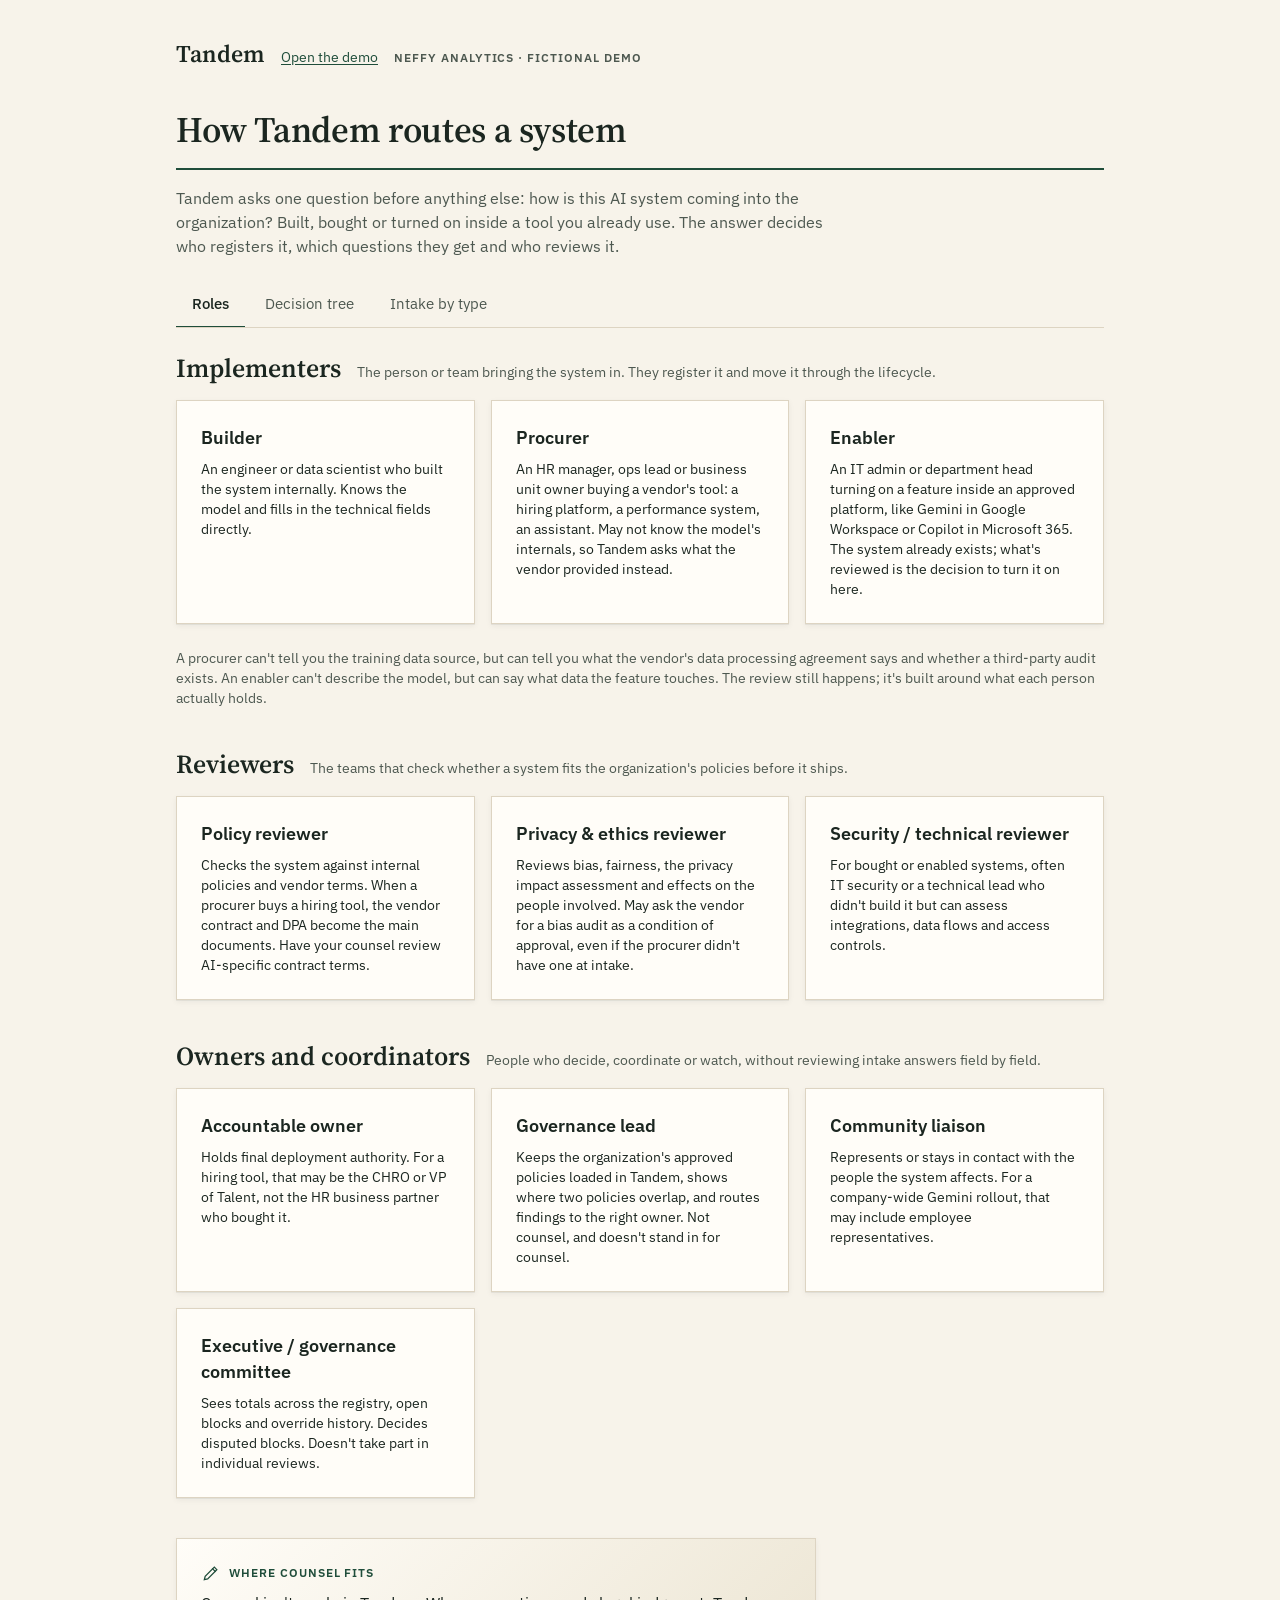
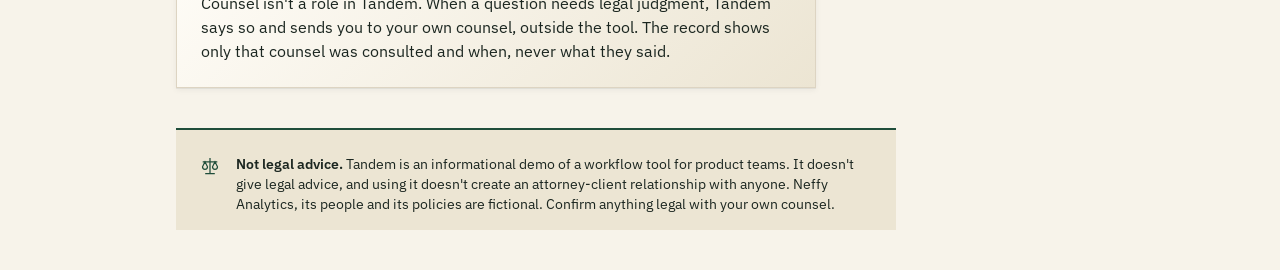
==== decision-tree.html @ b891fa28 "Reposition Tandem for product teams and publish on GitHub Pages - Remove the Counsel role; add a Gov" ====
<!DOCTYPE html>
<html lang="en">
<head>
<meta charset="UTF-8">
<meta name="viewport" content="width=device-width, initial-scale=1.0">
<title>Tandem Decision Tree</title>
<meta name="description" content="How Tandem routes an AI system by how it arrives: built, bought or enabled. Roles, decision tree and intake questions.">
<link rel="stylesheet" href="assets/intandem.css">
<style>
  [hidden] { display: none !important; }
  .page { max-width: 960px; margin: 0 auto; padding: var(--space-10) var(--space-4); }
  .topnav { display: flex; gap: var(--space-4); align-items: baseline; flex-wrap: wrap; margin-bottom: var(--space-10); }
  .wordmark { font-family: var(--font-display); font-weight: 600; font-size: 24px; line-height: 28px; color: var(--ink); text-decoration: none; }
  .intro { max-width: 680px; color: var(--ink-muted); margin-bottom: var(--space-6); }
  .tabs { display: flex; gap: var(--space-1); border-bottom: 1px solid var(--hairline); margin: var(--space-6) 0; overflow-x: auto; }
  .tab { font: inherit; font-size: 15px; cursor: pointer; background: transparent; border: 0; border-bottom: 2px solid transparent; color: var(--ink-muted); padding: 10px var(--space-4); white-space: nowrap; margin-bottom: -1px; }
  .tab:hover { color: var(--forest); }
  .tab[aria-selected="true"] { color: var(--ink); border-bottom-color: var(--forest); font-weight: 500; }
  .group { margin-bottom: var(--space-10); }
  .group-head { display: flex; gap: var(--space-4); align-items: baseline; margin-bottom: var(--space-4); flex-wrap: wrap; }
  .cards { display: grid; grid-template-columns: repeat(auto-fit, minmax(240px, 1fr)); gap: var(--space-4); }
  .card { background: var(--surface-raised); border: 1px solid var(--hairline); box-shadow: var(--shadow-soft); padding: var(--space-6); }
  .card h3 { margin-bottom: var(--space-2); }
  .tree { list-style: none; margin: 0; padding: 0; counter-reset: q; }
  .tree > li { position: relative; padding: 0 0 var(--space-6) var(--space-10); }
  .tree > li::before { counter-increment: q; content: counter(q); position: absolute; left: 0; top: 0; width: 28px; height: 28px; border-radius: var(--radius-round); background: var(--forest); color: var(--on-forest); display: grid; place-items: center; font-size: 13px; font-weight: 600; }
  .tree > li::after { content: ""; position: absolute; left: 13px; top: 32px; bottom: 4px; border-left: 1px solid var(--hairline); }
  .tree > li:last-child::after { display: none; }
  .tree-q { font-weight: 600; margin-bottom: var(--space-2); }
  .branches { display: flex; flex-direction: column; gap: var(--space-1); margin: 0; padding: 0; list-style: none; }
  .branches li { background: var(--surface-raised); border: 1px solid var(--hairline); padding: var(--space-2) var(--space-4); }
  .branches .arrow { color: var(--forest); font-weight: 600; }
  .type-switch { display: flex; gap: var(--space-2); flex-wrap: wrap; margin-bottom: var(--space-6); }
  .type-switch .it-btn[aria-pressed="true"] { background: var(--forest-tint); color: var(--ink); border-color: var(--forest); }
  .q-list { margin: 0; padding-left: var(--space-6); }
  .q-list li { padding: 2px 0; }
  .mt-6 { margin-top: var(--space-6); }
  @media (max-width: 560px) {
    .page { padding: var(--space-6) var(--space-4); }
    .display { font-size: 40px; line-height: 46px; }
    .tree > li { padding-left: 40px; }
  }
</style>
</head>
<body>
<div class="page">
  <nav class="topnav" aria-label="Site">
    <a class="wordmark" href="./">Tandem</a>
    <a class="body-small" href="./">Open the demo</a>
    <span class="label muted">Neffy Analytics · fictional demo</span>
  </nav>

  <h1 class="heading-1">How Tandem routes a system</h1>
  <div class="it-rule" style="margin:var(--space-4) 0"></div>
  <p class="body intro">Tandem asks one question before anything else: how is this AI system coming into the organization? Built, bought or turned on inside a tool you already use. The answer decides who registers it, which questions they get and who reviews it.</p>

  <div class="tabs" role="tablist" aria-label="Sections">
    <button type="button" class="tab" role="tab" id="t-roles" aria-controls="p-roles" aria-selected="true" onclick="showTab('roles')">Roles</button>
    <button type="button" class="tab" role="tab" id="t-tree" aria-controls="p-tree" aria-selected="false" onclick="showTab('tree')">Decision tree</button>
    <button type="button" class="tab" role="tab" id="t-intake" aria-controls="p-intake" aria-selected="false" onclick="showTab('intake')">Intake by type</button>
  </div>

  <section id="p-roles" role="tabpanel" aria-labelledby="t-roles">
    <div class="group">
      <div class="group-head"><h2 class="heading-2">Implementers</h2><p class="body-small muted">The person or team bringing the system in. They register it and move it through the lifecycle.</p></div>
      <div class="cards">
        <div class="card"><h3 class="heading-3">Builder</h3><p class="body-small">An engineer or data scientist who built the system internally. Knows the model and fills in the technical fields directly.</p></div>
        <div class="card"><h3 class="heading-3">Procurer</h3><p class="body-small">An HR manager, ops lead or business unit owner buying a vendor's tool: a hiring platform, a performance system, an assistant. May not know the model's internals, so Tandem asks what the vendor provided instead.</p></div>
        <div class="card"><h3 class="heading-3">Enabler</h3><p class="body-small">An IT admin or department head turning on a feature inside an approved platform, like Gemini in Google Workspace or Copilot in Microsoft 365. The system already exists; what's reviewed is the decision to turn it on here.</p></div>
      </div>
      <p class="body-small muted mt-6">A procurer can't tell you the training data source, but can tell you what the vendor's data processing agreement says and whether a third-party audit exists. An enabler can't describe the model, but can say what data the feature touches. The review still happens; it's built around what each person actually holds.</p>
    </div>

    <div class="group">
      <div class="group-head"><h2 class="heading-2">Reviewers</h2><p class="body-small muted">The teams that check whether a system fits the organization's policies before it ships.</p></div>
      <div class="cards">
        <div class="card"><h3 class="heading-3">Policy reviewer</h3><p class="body-small">Checks the system against internal policies and vendor terms. When a procurer buys a hiring tool, the vendor contract and DPA become the main documents. Have your counsel review AI-specific contract terms.</p></div>
        <div class="card"><h3 class="heading-3">Privacy & ethics reviewer</h3><p class="body-small">Reviews bias, fairness, the privacy impact assessment and effects on the people involved. May ask the vendor for a bias audit as a condition of approval, even if the procurer didn't have one at intake.</p></div>
        <div class="card"><h3 class="heading-3">Security / technical reviewer</h3><p class="body-small">For bought or enabled systems, often IT security or a technical lead who didn't build it but can assess integrations, data flows and access controls.</p></div>
      </div>
    </div>

    <div class="group">
      <div class="group-head"><h2 class="heading-2">Owners and coordinators</h2><p class="body-small muted">People who decide, coordinate or watch, without reviewing intake answers field by field.</p></div>
      <div class="cards">
        <div class="card"><h3 class="heading-3">Accountable owner</h3><p class="body-small">Holds final deployment authority. For a hiring tool, that may be the CHRO or VP of Talent, not the HR business partner who bought it.</p></div>
        <div class="card"><h3 class="heading-3">Governance lead</h3><p class="body-small">Keeps the organization's approved policies loaded in Tandem, shows where two policies overlap, and routes findings to the right owner. Not counsel, and doesn't stand in for counsel.</p></div>
        <div class="card"><h3 class="heading-3">Community liaison</h3><p class="body-small">Represents or stays in contact with the people the system affects. For a company-wide Gemini rollout, that may include employee representatives.</p></div>
        <div class="card"><h3 class="heading-3">Executive / governance committee</h3><p class="body-small">Sees totals across the registry, open blocks and override history. Decides disputed blocks. Doesn't take part in individual reviews.</p></div>
      </div>
    </div>

    <aside class="it-callout it-callout-note"><div class="it-callout-head"><svg viewBox="0 0 24 24" width="20" height="20" aria-hidden="true" class="it-callout-icon" fill="none" stroke="currentColor" stroke-width="1.5" stroke-linecap="square"><path d="M4 20l4-1 11-11-3-3L5 16z"/><path d="M14 7l3 3"/></svg><span class="label it-callout-label">Where counsel fits</span></div>
      <div class="body it-callout-body"><p>Counsel isn't a role in Tandem. When a question needs legal judgment, Tandem says so and sends you to your own counsel, outside the tool. The record shows only that counsel was consulted and when, never what they said.</p></div></aside>
  </section>

  <section id="p-tree" role="tabpanel" aria-labelledby="t-tree" hidden>
    <p class="body muted" style="margin-bottom:var(--space-6)">The tree branches on how the system arrives before anything else, because that decides what Tandem can ask and who it needs to involve.</p>
    <ol class="tree" id="tree"></ol>
  </section>

  <section id="p-intake" role="tabpanel" aria-labelledby="t-intake" hidden>
    <p class="body muted" style="margin-bottom:var(--space-4)">Pick a type to see how the intake changes. Same review, different questions, matched to what each person can actually know.</p>
    <div class="type-switch" role="group" aria-label="Implementer type">
      <button type="button" class="it-btn it-btn-secondary it-btn-md" aria-pressed="true" onclick="showIntake('builder', this)">Builder: internal AI team</button>
      <button type="button" class="it-btn it-btn-secondary it-btn-md" aria-pressed="false" onclick="showIntake('procurer', this)">Procurer: HR buying a hiring tool</button>
      <button type="button" class="it-btn it-btn-secondary it-btn-md" aria-pressed="false" onclick="showIntake('enabler', this)">Enabler: IT turning on Gemini</button>
    </div>
    <div class="cards" id="intake"></div>
  </section>

  <aside class="it-disclaimer it-site-footer"><svg viewBox="0 0 24 24" width="20" height="20" aria-hidden="true" class="it-disclaimer-icon" fill="none" stroke="currentColor" stroke-width="1.5" stroke-linecap="square"><path d="M12 3v18M7 21h10M4 7h16"/><path d="M6 7l-3 6a3 3 0 0 0 6 0zM18 7l-3 6a3 3 0 0 0 6 0z"/></svg>
    <p class="body-small it-disclaimer-text"><strong>Not legal advice.</strong> Tandem is an informational demo of a workflow tool for product teams. It doesn't give legal advice, and using it doesn't create an attorney-client relationship with anyone. Neffy Analytics, its people and its policies are fictional. Confirm anything legal with your own counsel.</p></aside>
</div>

<script>
function esc(s) { return String(s).replace(/[&<>"']/g, function (c) { return { '&': '&amp;', '<': '&lt;', '>': '&gt;', '"': '&quot;', "'": '&#39;' }[c]; }); }
function showTab(id) {
  ['roles', 'tree', 'intake'].forEach(function (k) {
    document.getElementById('p-' + k).hidden = k !== id;
    document.getElementById('t-' + k).setAttribute('aria-selected', k === id);
  });
}
var TREE = [
  { q: 'How is this system coming into the organization?', b: [['Built internally', 'Builder path'], ['Bought from a vendor', 'Procurer path'], ['Turned on inside a platform you already use', 'Enabler path']] },
  { q: 'Built internally: who is registering it?', b: [['The engineering or data science team', 'Builder'], ['A business unit with engineering support', 'Procurer and builder register together']] },
  { q: 'Bought: does a vendor bias audit exist?', b: [['Yes', 'Attach it to the record'], ['No', 'Privacy & ethics reviewer raises an advisory flag at intake'], ['Unknown', 'Procurement asks the vendor for it']] },
  { q: 'Enabled: which organizational data will it touch?', b: [['No organizational data', 'Lighter review path'], ['Employee data', 'Fuller review; HR and the privacy reviewer are notified'], ['Customer data', 'Full privacy impact assessment required']] },
  { q: 'Whatever the type: who is the accountable owner?', b: [['The business unit head who benefits from the system', ''], ['Not the implementer, but the person with deployment authority', ''], ['Assigned before the system can leave Registered', '']] }
];
document.getElementById('tree').innerHTML = TREE.map(function (n) {
  return '<li><p class="tree-q body">' + esc(n.q) + '</p><ul class="branches">' + n.b.map(function (b) {
    return '<li class="body-small">' + esc(b[0]) + (b[1] ? ' <span class="arrow" aria-hidden="true">→</span> <span class="muted">' + esc(b[1]) + '</span>' : '') + '</li>';
  }).join('') + '</ul></li>';
}).join('');

var INTAKE = {
  builder: [
    ['System identity', ['System name and version', 'Plain-language description of what it does and outputs', 'Model type: architecture, framework, training approach', 'Training data sources: origin, collection terms, date range', 'Who does the model make or influence decisions about?']],
    ['Decision authority', ['Is the output automated, or does a person review it first?', 'What happens when the model is wrong?', 'Who can stop the system in production?']],
    ['Data and privacy', ['Does training data include personal or sensitive data?', 'Has a privacy impact assessment been started?', 'Is there a written retention and deletion plan?']],
    ['Fairness', ['Has bias testing been run? Attach results.', 'Could the outcome variable stand in for a protected trait?', 'Have the affected people been consulted?']]
  ],
  procurer: [
    ['System identity', ['Vendor and product name', 'What the tool does in your organization', 'How your organization will use it', 'Who will the tool make or influence decisions about?']],
    ['What the vendor provided', ['A bias audit or fairness assessment? Attach it.', 'What does the vendor\'s data processing agreement cover?', 'Has the vendor disclosed training data sources?', 'Is there a published model card or system card?']],
    ['Decision authority', ['Is the output automated, or does a person review it first?', 'What does the vendor do when the tool produces a harmful output?', 'Who in your organization can suspend the tool?']],
    ['Data and privacy', ['Which organizational data will the vendor process?', 'Is employee, customer or applicant data involved?', 'What are the vendor\'s retention terms?']]
  ],
  enabler: [
    ['System identity', ['Platform and feature being turned on (e.g. Gemini in Google Workspace)', 'Which organizational data will the feature reach?', 'Which teams or roles get access?', 'Phased rollout or organization-wide?']],
    ['Data exposure', ['Will it process employee messages, documents or HR data?', 'Does turning it on send data to the vendor\'s training pipeline?', 'What do the vendor\'s terms say about AI features specifically?']],
    ['Decision authority', ['Who approved the rollout in the business unit?', 'Who is the accountable owner organization-wide?', 'How can an employee opt out or raise a concern?']],
    ['Risk settings', ['Default vendor settings or a custom configuration?', 'Have security and IT reviewed integration risks?', 'Counsel consulted on the vendor\'s AI terms? Yes or no, and the date.']]
  ]
};
function showIntake(type, btnEl) {
  document.querySelectorAll('.type-switch .it-btn').forEach(function (b) { b.setAttribute('aria-pressed', b === btnEl); });
  document.getElementById('intake').innerHTML = INTAKE[type].map(function (s) {
    return '<div class="card"><h3 class="label" style="color:var(--forest);margin-bottom:var(--space-2)">' + esc(s[0]) + '</h3><ul class="q-list body-small">' + s[1].map(function (q) { return '<li>' + esc(q) + '</li>'; }).join('') + '</ul></div>';
  }).join('');
}
showIntake('builder', document.querySelector('.type-switch .it-btn'));
</script>
</body>
</html>
---- assets/intandem.css ----
/* InTandem design system: tokens, type and component styles.
   Built from the InTandem system's tokens.json and components/bundle.css. */
@import url("https://fonts.googleapis.com/css2?family=Source+Serif+4:opsz,wght@8..60,600&family=IBM+Plex+Sans:wght@400;500;600&family=IBM+Plex+Mono:wght@400&display=swap");

:root {
  --surface: #f7f3ea;
  --surface-raised: #fffdf8;
  --vellum: #ece5d3;
  --ink: #1b2620;
  --ink-muted: #4d5850;
  --forest: #1f4d3a;
  --on-forest: #fffdf8;
  --forest-tint: #d3e2d7;
  --burgundy: #7a2433;
  --burgundy-tint: #efd8d8;
  --bronze: #b5894a;
  --bronze-deep: #76561f;
  --bronze-tint: #f0e3c6;
  --stone: #e3e1d9;
  --hairline: #ddd4c2;
  --border: #857c6b;

  --font-display: "Source Serif 4", "Source Serif Pro", Georgia, serif;
  --font-sans: "IBM Plex Sans", "Helvetica Neue", Arial, system-ui, sans-serif;
  --font-mono: "IBM Plex Mono", ui-monospace, Menlo, Consolas, monospace;

  --space-1: 4px;
  --space-2: 8px;
  --space-4: 16px;
  --space-6: 24px;
  --space-10: 40px;

  --radius-sm: 0px;
  --radius-md: 0px;
  --radius-round: 999px;

  --shadow-soft: 0 1px 0 rgba(27, 38, 32, 0.06), 0 2px 6px rgba(27, 38, 32, 0.06);
  --shadow-lifted: 0 1px 2px rgba(27, 38, 32, 0.08), 0 8px 20px rgba(31, 77, 58, 0.12);
  --shadow-seal: 0 0 0 1px rgba(181, 137, 74, 0.55), 0 6px 18px rgba(31, 77, 58, 0.14);
  color-scheme: light;
}

*, *::before, *::after { box-sizing: border-box; }
html { -webkit-text-size-adjust: 100%; }
body { background: var(--surface); color: var(--ink); font-family: var(--font-sans); margin: 0; font-size: 16px; line-height: 24px; }
a { color: var(--forest); text-underline-offset: 2px; }
a:focus-visible, button:focus-visible, input:focus-visible, select:focus-visible, textarea:focus-visible, [tabindex]:focus-visible { outline: 2px solid var(--forest); outline-offset: 2px; }

/* Type styles */
.display { font-family: var(--font-display); font-size: 52px; line-height: 58px; font-weight: 600; letter-spacing: -0.015em; }
.heading-1 { font-family: var(--font-display); font-size: 36px; line-height: 44px; font-weight: 600; letter-spacing: -0.01em; }
.heading-2 { font-family: var(--font-display); font-size: 26px; line-height: 32px; font-weight: 600; }
.heading-3 { font-family: var(--font-sans); font-size: 18px; line-height: 26px; font-weight: 600; }
.body { font-size: 16px; line-height: 24px; font-weight: 400; }
.body-small { font-size: 14px; line-height: 20px; font-weight: 400; }
.label { font-size: 12px; line-height: 16px; font-weight: 600; letter-spacing: 0.08em; text-transform: uppercase; }
.code { font-family: var(--font-mono); font-size: 13px; line-height: 20px; font-weight: 400; }
.muted { color: var(--ink-muted); }
h1, h2, h3, p { margin: 0; }

/* Double rule: the signature, once per view */
.it-rule { height: 0; border-top: 2px solid var(--forest); box-shadow: 0 3px 0 -2px var(--surface), 0 4px 0 -2px var(--hairline); margin: 0; }

/* Button */
.it-btn {
  font-family: var(--font-sans); font-weight: 500;
  border: 1px solid transparent; border-radius: var(--radius-sm); cursor: pointer;
  display: inline-flex; align-items: center; gap: var(--space-2);
  box-shadow: var(--shadow-soft);
  transition: box-shadow .16s ease, background-color .16s ease;
}
.it-btn-md { font-size: 15px; line-height: 24px; padding: 9px 20px; }
.it-btn-sm { font-size: 12px; line-height: 16px; padding: 7px 14px; font-weight: 600; letter-spacing: .08em; text-transform: uppercase; }
.it-btn:hover:not(:disabled) { box-shadow: var(--shadow-lifted); }
.it-btn:focus-visible { outline: 2px solid var(--forest); outline-offset: 2px; }
.it-btn:disabled { cursor: not-allowed; opacity: .5; box-shadow: none; }
.it-btn-primary { background: var(--forest); color: var(--on-forest); box-shadow: inset 0 1px 0 rgba(255, 253, 248, .2), var(--shadow-soft); }
.it-btn-primary:hover:not(:disabled) { box-shadow: inset 0 1px 0 rgba(255, 253, 248, .2), var(--shadow-lifted); }
.it-btn-secondary { background: var(--surface-raised); color: var(--forest); border-color: var(--border); }
.it-btn-secondary:hover:not(:disabled) { background: var(--surface); }
.it-btn-destructive { background: var(--burgundy); color: var(--on-forest); box-shadow: inset 0 1px 0 rgba(255, 253, 248, .18), var(--shadow-soft); }

/* ClauseCallout */
.it-callout { border-radius: var(--radius-md); padding: var(--space-6); box-shadow: var(--shadow-soft); max-width: 640px; border: 1px solid var(--hairline); }
.it-callout-head { display: flex; align-items: center; gap: var(--space-2); margin-bottom: var(--space-2); flex-wrap: wrap; }
.it-callout-ref { font-family: var(--font-mono); font-size: 12px; letter-spacing: 0; text-transform: none; font-weight: 400; color: var(--ink-muted); }
.it-callout-title { margin: 0 0 var(--space-2); color: var(--ink); }
.it-callout-body { color: var(--ink); }
.it-callout-body p { margin: 0 0 var(--space-4); }
.it-callout-body p:last-child { margin-bottom: 0; }
.it-callout-note { background: linear-gradient(135deg, var(--surface-raised) 0%, var(--vellum) 100%); }
.it-callout-note .it-callout-icon, .it-callout-note .it-callout-label { color: var(--forest); }
.it-callout-warning { background: linear-gradient(135deg, var(--burgundy-tint) 0%, var(--surface-raised) 100%); border-color: var(--burgundy-tint); }
.it-callout-warning .it-callout-icon, .it-callout-warning .it-callout-label { color: var(--burgundy); }
.it-callout-featured { background: var(--surface-raised); box-shadow: var(--shadow-seal); border-color: transparent; }
.it-callout-featured .it-callout-icon, .it-callout-featured .it-callout-label { color: var(--bronze-deep); }

/* Disclaimer */
.it-disclaimer {
  display: flex; gap: var(--space-4); align-items: flex-start;
  padding: var(--space-4) var(--space-6); border-radius: var(--radius-md);
  background: var(--vellum); border-top: 2px solid var(--forest); max-width: 720px;
}
.it-disclaimer-icon { flex: none; color: var(--forest); margin-top: 2px; }
.it-disclaimer-text { margin: 0; color: var(--ink); }
.it-disclaimer-text strong { font-weight: 600; }

/* AsOfStamp */
.it-asof {
  display: inline-flex; align-items: center; gap: var(--space-2); margin: 0; flex-wrap: wrap;
  padding: 6px 12px; border-radius: var(--radius-sm);
  background: var(--surface-raised); border: 1px solid var(--hairline);
  color: var(--ink-muted); text-transform: uppercase;
}
.it-asof-icon { color: var(--bronze-deep); flex: none; }
.it-asof time { color: var(--ink); }
.it-asof-source { text-transform: none; letter-spacing: 0; font-weight: 400; font-size: 13px; }

/* StatusTag */
.it-tag { display: inline-flex; align-items: center; gap: 6px; flex: none; padding: 3px 8px; border-radius: var(--radius-sm); color: var(--ink); text-transform: uppercase; white-space: nowrap; }
.it-tag-pass { background: var(--forest-tint); }
.it-tag-fail { background: var(--burgundy-tint); }
.it-tag-review { background: var(--bronze-tint); }
.it-tag-neutral { background: var(--stone); color: var(--ink-muted); }
.it-tag-pass .it-tag-icon { color: var(--forest); }
.it-tag-fail .it-tag-icon { color: var(--burgundy); }
.it-tag-review .it-tag-icon { color: var(--bronze-deep); }
.it-tag-icon { stroke-width: 2.25; }

/* SearchField */
.it-search {
  display: flex; align-items: center; gap: var(--space-2); flex: 1 1 240px; min-width: 0;
  background: var(--surface-raised); border: 1px solid var(--border); border-radius: var(--radius-sm);
  padding: 9px 12px; transition: box-shadow .16s ease;
}
.it-search:focus-within { outline: 2px solid var(--forest); outline-offset: 2px; box-shadow: var(--shadow-soft); }
.it-search-icon { flex: none; color: var(--ink-muted); }
.it-search-input { border: 0; outline: none; background: transparent; width: 100%; min-width: 0; font-family: var(--font-sans); font-size: 15px; line-height: 22px; color: var(--ink); }
.it-search-input::placeholder { color: var(--ink-muted); }

/* FilterSelect */
.it-select { position: relative; display: inline-flex; min-width: 0; }
.it-select-input {
  appearance: none; -webkit-appearance: none; cursor: pointer; min-width: 0; max-width: 100%;
  background: var(--surface-raised); color: var(--ink); border: 1px solid var(--border);
  border-radius: var(--radius-sm); padding: 9px 36px 9px 12px; font-family: var(--font-sans); font-size: 15px; line-height: 22px;
}
.it-select-input:hover { box-shadow: var(--shadow-soft); }
.it-select-input:focus-visible { outline: 2px solid var(--forest); outline-offset: 2px; }
.it-select-icon { position: absolute; right: 12px; top: 50%; transform: translateY(-50%); color: var(--ink-muted); pointer-events: none; }

/* RecordCard */
.it-rec { background: var(--surface-raised); border-radius: var(--radius-md); border: 1px solid var(--hairline); box-shadow: var(--shadow-soft); overflow: hidden; transition: box-shadow .16s ease; }
.it-rec[open] { box-shadow: var(--shadow-lifted); }
.it-rec-summary { list-style: none; cursor: pointer; display: flex; align-items: center; gap: 12px; padding: var(--space-4) var(--space-6); }
.it-rec-summary::-webkit-details-marker { display: none; }
.it-rec-summary:hover { background: linear-gradient(135deg, var(--surface-raised) 0%, var(--vellum) 100%); }
.it-rec-summary:focus-visible { outline: 2px solid var(--forest); outline-offset: -2px; }
.it-rec-chevron { flex: none; color: var(--ink-muted); transition: transform .16s ease; }
.it-rec[open] .it-rec-chevron { transform: rotate(90deg); }
.it-rec-name { font-family: var(--font-display); font-weight: 600; font-size: 21px; line-height: 28px; color: var(--ink); min-width: 0; }
.it-rec-ref { margin-left: auto; text-align: right; color: var(--ink-muted); min-width: 0; font-family: var(--font-mono); font-size: 13px; line-height: 20px; }
.it-rec-fields { margin: 0; padding: 0 var(--space-6) var(--space-4); border-top: 1px solid var(--hairline); }
.it-rec-field { padding: var(--space-4) 0; border-bottom: 1px solid var(--hairline); display: grid; grid-template-columns: 180px 1fr; gap: var(--space-4); }
.it-rec-field:last-child { border-bottom: 0; }
.it-rec-label { color: var(--forest); text-transform: uppercase; margin: 2px 0 0; }
.it-rec-value { margin: 0; color: var(--ink); min-width: 0; }
.it-rec-none { color: var(--ink-muted); font-style: italic; }
.it-mark { background: var(--bronze-tint); color: var(--ink); border-radius: 0; padding: 0 2px; }
@media (max-width: 560px) {
  .it-rec-summary { flex-wrap: wrap; padding: var(--space-4); }
  .it-rec-name { font-size: 18px; line-height: 24px; flex: 1 1 calc(100% - 40px); }
  .it-rec-ref { margin-left: 28px; text-align: left; flex-basis: 100%; }
  .it-rec-summary .it-tag { margin-left: 28px; }
  .it-rec-fields { padding: 0 var(--space-4) var(--space-4); }
  .it-rec-field { grid-template-columns: 1fr; gap: var(--space-1); }
}

/* Page furniture shared by Tandem pages */
.it-page-head { display: flex; flex-direction: column; gap: var(--space-2); margin-bottom: var(--space-6); }
.it-page-head .it-rule { margin: var(--space-2) 0 var(--space-2); }
.it-toolbar { display: flex; flex-wrap: wrap; gap: var(--space-2); align-items: center; margin: var(--space-6) 0 var(--space-4); }
.it-toolbar .it-count { margin-left: auto; color: var(--ink-muted); }
.it-list { display: flex; flex-direction: column; gap: var(--space-4); }
.it-card { background: var(--surface-raised); border: 1px solid var(--hairline); box-shadow: var(--shadow-soft); padding: var(--space-6); }
.it-section-title { margin-bottom: var(--space-4); }
.it-site-footer { margin-top: var(--space-10); padding-top: var(--space-6); }
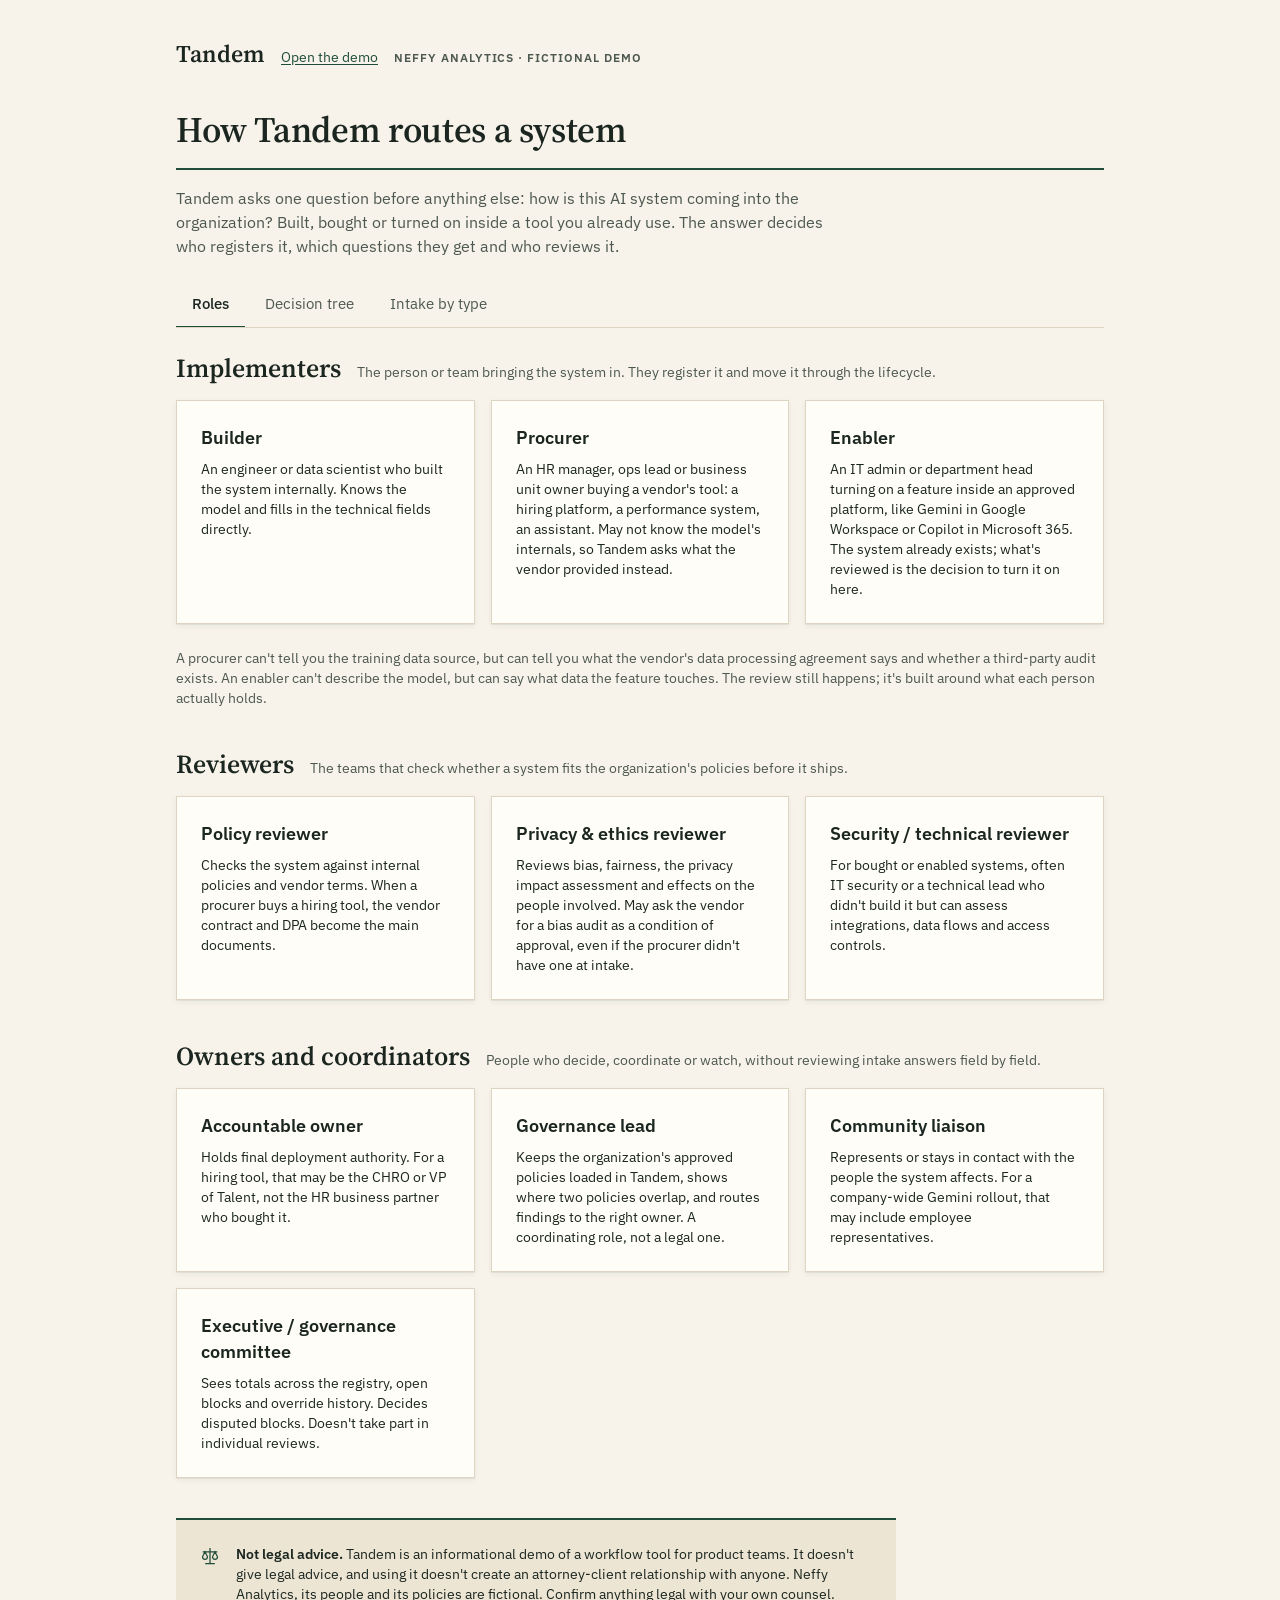
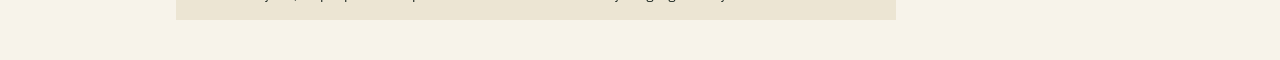
==== commit 1c735932: "Leave the decision to involve counsel to internal procedures Replace the "Needs counsel" status with" ====
--- a/decision-tree.html
+++ b/decision-tree.html
@@ -21,15 +21,44 @@
   .cards { display: grid; grid-template-columns: repeat(auto-fit, minmax(240px, 1fr)); gap: var(--space-4); }
   .card { background: var(--surface-raised); border: 1px solid var(--hairline); box-shadow: var(--shadow-soft); padding: var(--space-6); }
   .card h3 { margin-bottom: var(--space-2); }
-  .tree { list-style: none; margin: 0; padding: 0; counter-reset: q; }
-  .tree > li { position: relative; padding: 0 0 var(--space-6) var(--space-10); }
-  .tree > li::before { counter-increment: q; content: counter(q); position: absolute; left: 0; top: 0; width: 28px; height: 28px; border-radius: var(--radius-round); background: var(--forest); color: var(--on-forest); display: grid; place-items: center; font-size: 13px; font-weight: 600; }
-  .tree > li::after { content: ""; position: absolute; left: 13px; top: 32px; bottom: 4px; border-left: 1px solid var(--hairline); }
-  .tree > li:last-child::after { display: none; }
-  .tree-q { font-weight: 600; margin-bottom: var(--space-2); }
-  .branches { display: flex; flex-direction: column; gap: var(--space-1); margin: 0; padding: 0; list-style: none; }
-  .branches li { background: var(--surface-raised); border: 1px solid var(--hairline); padding: var(--space-2) var(--space-4); }
-  .branches .arrow { color: var(--forest); font-weight: 600; }
+  /* Branching decision tree */
+  .dtree { --line: var(--border); display: flex; flex-direction: column; align-items: center; }
+  .dnode { background: var(--surface-raised); border: 1px solid var(--hairline); box-shadow: var(--shadow-soft); padding: var(--space-4) var(--space-6); width: 100%; position: relative; }
+  .dnode-q { font-weight: 600; }
+  .dnode .label { color: var(--forest); display: block; margin-bottom: var(--space-1); }
+  .droot { max-width: 520px; text-align: center; border-top: 2px solid var(--forest); }
+  .dend { max-width: 520px; text-align: center; background: var(--forest); color: var(--on-forest); border-color: var(--forest); }
+  .dend .label { color: var(--forest-tint); }
+  .dstem { width: 0; height: 28px; border-left: 1px solid var(--line); }
+  .dcols { display: grid; grid-template-columns: repeat(3, minmax(0, 1fr)); gap: var(--space-4); width: 100%; position: relative; padding: 28px 0; }
+  .dcols::before, .dcols::after { content: ""; position: absolute; left: calc((100% - 2 * var(--space-4)) / 6); right: calc((100% - 2 * var(--space-4)) / 6); border-top: 1px solid var(--line); }
+  .dcols::before { top: 0; }
+  .dcols::after { bottom: 0; }
+  .dcol { display: flex; flex-direction: column; align-items: stretch; position: relative; }
+  .dcol::before, .dcol::after { content: ""; position: absolute; left: 50%; height: 28px; border-left: 1px solid var(--line); }
+  .dcol::before { top: -28px; }
+  .dcol::after { bottom: -28px; }
+  .dedge { align-self: center; padding: 4px 10px; background: var(--vellum); border: 1px solid var(--hairline); margin-bottom: var(--space-2); text-align: center; }
+  .dcol .dnode { flex: 1; }
+  .douts { list-style: none; margin: var(--space-4) 0 0; padding: 0; display: flex; flex-direction: column; gap: var(--space-2); }
+  .douts li { border-top: 1px solid var(--hairline); padding-top: var(--space-2); }
+  .douts .ans { font-weight: 600; display: block; }
+  .douts .res { color: var(--ink-muted); }
+  .douts .res::before { content: "→ "; color: var(--forest); font-weight: 600; }
+  .dlegend { margin-top: var(--space-6); color: var(--ink-muted); text-align: center; }
+  @media (max-width: 760px) {
+    .dcols { grid-template-columns: 1fr; padding: 0; gap: 0; }
+    .dcols::before, .dcols::after { display: none; }
+    .dcol { padding: 28px 0 0 var(--space-6); border-left: 1px solid var(--line); margin-left: 12px; }
+    .dcol:last-child { padding-bottom: 28px; }
+    .dcol::before { top: 42px; left: 0; width: var(--space-6); height: 0; border-left: 0; border-top: 1px solid var(--line); }
+    .dcol::after { display: none; }
+    .dedge { align-self: flex-start; }
+    .dstem.mid { display: none; }
+    .dtree { align-items: stretch; }
+    .dstem { align-self: flex-start; margin-left: 12px; }
+    .dcols + .dnode { margin-top: 0; }
+  }
   .type-switch { display: flex; gap: var(--space-2); flex-wrap: wrap; margin-bottom: var(--space-6); }
   .type-switch .it-btn[aria-pressed="true"] { background: var(--forest-tint); color: var(--ink); border-color: var(--forest); }
   .q-list { margin: 0; padding-left: var(--space-6); }
@@ -38,7 +67,6 @@
   @media (max-width: 560px) {
     .page { padding: var(--space-6) var(--space-4); }
     .display { font-size: 40px; line-height: 46px; }
-    .tree > li { padding-left: 40px; }
   }
 </style>
 </head>
@@ -74,7 +102,7 @@
     <div class="group">
       <div class="group-head"><h2 class="heading-2">Reviewers</h2><p class="body-small muted">The teams that check whether a system fits the organization's policies before it ships.</p></div>
       <div class="cards">
-        <div class="card"><h3 class="heading-3">Policy reviewer</h3><p class="body-small">Checks the system against internal policies and vendor terms. When a procurer buys a hiring tool, the vendor contract and DPA become the main documents. Have your counsel review AI-specific contract terms.</p></div>
+        <div class="card"><h3 class="heading-3">Policy reviewer</h3><p class="body-small">Checks the system against internal policies and vendor terms. When a procurer buys a hiring tool, the vendor contract and DPA become the main documents.</p></div>
         <div class="card"><h3 class="heading-3">Privacy & ethics reviewer</h3><p class="body-small">Reviews bias, fairness, the privacy impact assessment and effects on the people involved. May ask the vendor for a bias audit as a condition of approval, even if the procurer didn't have one at intake.</p></div>
         <div class="card"><h3 class="heading-3">Security / technical reviewer</h3><p class="body-small">For bought or enabled systems, often IT security or a technical lead who didn't build it but can assess integrations, data flows and access controls.</p></div>
       </div>
@@ -84,19 +112,17 @@
       <div class="group-head"><h2 class="heading-2">Owners and coordinators</h2><p class="body-small muted">People who decide, coordinate or watch, without reviewing intake answers field by field.</p></div>
       <div class="cards">
         <div class="card"><h3 class="heading-3">Accountable owner</h3><p class="body-small">Holds final deployment authority. For a hiring tool, that may be the CHRO or VP of Talent, not the HR business partner who bought it.</p></div>
-        <div class="card"><h3 class="heading-3">Governance lead</h3><p class="body-small">Keeps the organization's approved policies loaded in Tandem, shows where two policies overlap, and routes findings to the right owner. Not counsel, and doesn't stand in for counsel.</p></div>
+        <div class="card"><h3 class="heading-3">Governance lead</h3><p class="body-small">Keeps the organization's approved policies loaded in Tandem, shows where two policies overlap, and routes findings to the right owner. A coordinating role, not a legal one.</p></div>
         <div class="card"><h3 class="heading-3">Community liaison</h3><p class="body-small">Represents or stays in contact with the people the system affects. For a company-wide Gemini rollout, that may include employee representatives.</p></div>
         <div class="card"><h3 class="heading-3">Executive / governance committee</h3><p class="body-small">Sees totals across the registry, open blocks and override history. Decides disputed blocks. Doesn't take part in individual reviews.</p></div>
       </div>
     </div>
 
-    <aside class="it-callout it-callout-note"><div class="it-callout-head"><svg viewBox="0 0 24 24" width="20" height="20" aria-hidden="true" class="it-callout-icon" fill="none" stroke="currentColor" stroke-width="1.5" stroke-linecap="square"><path d="M4 20l4-1 11-11-3-3L5 16z"/><path d="M14 7l3 3"/></svg><span class="label it-callout-label">Where counsel fits</span></div>
-      <div class="body it-callout-body"><p>Counsel isn't a role in Tandem. When a question needs legal judgment, Tandem says so and sends you to your own counsel, outside the tool. The record shows only that counsel was consulted and when, never what they said.</p></div></aside>
   </section>
 
   <section id="p-tree" role="tabpanel" aria-labelledby="t-tree" hidden>
     <p class="body muted" style="margin-bottom:var(--space-6)">The tree branches on how the system arrives before anything else, because that decides what Tandem can ask and who it needs to involve.</p>
-    <ol class="tree" id="tree"></ol>
+    <div class="dtree" id="tree" role="group" aria-label="Decision tree"></div>
   </section>
 
   <section id="p-intake" role="tabpanel" aria-labelledby="t-intake" hidden>
@@ -121,18 +147,29 @@
     document.getElementById('t-' + k).setAttribute('aria-selected', k === id);
   });
 }
-var TREE = [
-  { q: 'How is this system coming into the organization?', b: [['Built internally', 'Builder path'], ['Bought from a vendor', 'Procurer path'], ['Turned on inside a platform you already use', 'Enabler path']] },
-  { q: 'Built internally: who is registering it?', b: [['The engineering or data science team', 'Builder'], ['A business unit with engineering support', 'Procurer and builder register together']] },
-  { q: 'Bought: does a vendor bias audit exist?', b: [['Yes', 'Attach it to the record'], ['No', 'Privacy & ethics reviewer raises an advisory flag at intake'], ['Unknown', 'Procurement asks the vendor for it']] },
-  { q: 'Enabled: which organizational data will it touch?', b: [['No organizational data', 'Lighter review path'], ['Employee data', 'Fuller review; HR and the privacy reviewer are notified'], ['Customer data', 'Full privacy impact assessment required']] },
-  { q: 'Whatever the type: who is the accountable owner?', b: [['The business unit head who benefits from the system', ''], ['Not the implementer, but the person with deployment authority', ''], ['Assigned before the system can leave Registered', '']] }
+var BRANCHES = [
+  { edge: 'Built internally', label: 'Builder path', q: 'Who is registering it?', outs: [
+    ['The engineering or data science team', 'Builder answers the technical intake'],
+    ['A business unit with engineering support', 'Procurer and builder register together']] },
+  { edge: 'Bought from a vendor', label: 'Procurer path', q: 'Does a vendor bias audit exist?', outs: [
+    ['Yes', 'Attach it to the record'],
+    ['No', 'Privacy & ethics reviewer raises an advisory flag at intake'],
+    ['Unknown', 'Procurement asks the vendor for it']] },
+  { edge: 'Enabled in an existing tool', label: 'Enabler path', q: 'Which organizational data will it touch?', outs: [
+    ['No organizational data', 'Lighter review path'],
+    ['Employee data', 'Fuller review; HR and the privacy reviewer are notified'],
+    ['Customer data', 'Full privacy impact assessment required']] }
 ];
-document.getElementById('tree').innerHTML = TREE.map(function (n) {
-  return '<li><p class="tree-q body">' + esc(n.q) + '</p><ul class="branches">' + n.b.map(function (b) {
-    return '<li class="body-small">' + esc(b[0]) + (b[1] ? ' <span class="arrow" aria-hidden="true">→</span> <span class="muted">' + esc(b[1]) + '</span>' : '') + '</li>';
-  }).join('') + '</ul></li>';
-}).join('');
+document.getElementById('tree').innerHTML =
+  '<div class="dnode droot"><span class="label">Start</span><p class="dnode-q body">How is this system coming into the organization?</p></div>' +
+  '<div class="dstem"></div><div class="dcols">' + BRANCHES.map(function (b) {
+    return '<div class="dcol"><span class="label dedge">' + esc(b.edge) + '</span><div class="dnode"><span class="label">' + esc(b.label) + '</span><p class="dnode-q body">' + esc(b.q) + '</p><ul class="douts body-small">' +
+      b.outs.map(function (o) { return '<li><span class="ans">' + esc(o[0]) + '</span><span class="res">' + esc(o[1]) + '</span></li>'; }).join('') + '</ul></div></div>';
+  }).join('') + '</div><div class="dstem mid"></div>' +
+  '<div class="dnode droot"><span class="label">Every path</span><p class="dnode-q body">Who is the accountable owner?</p><ul class="douts body-small" style="text-align:left">' +
+  '<li><span class="ans">The person with deployment authority</span><span class="res">Usually the business unit head who benefits, not the implementer</span></li></ul></div>' +
+  '<div class="dstem"></div>' +
+  '<div class="dnode dend"><span class="label">Then</span><p class="dnode-q body">Owner assigned, so the system can leave Registered and go to review</p></div>';
 
 var INTAKE = {
   builder: [
@@ -151,7 +188,7 @@
     ['System identity', ['Platform and feature being turned on (e.g. Gemini in Google Workspace)', 'Which organizational data will the feature reach?', 'Which teams or roles get access?', 'Phased rollout or organization-wide?']],
     ['Data exposure', ['Will it process employee messages, documents or HR data?', 'Does turning it on send data to the vendor\'s training pipeline?', 'What do the vendor\'s terms say about AI features specifically?']],
     ['Decision authority', ['Who approved the rollout in the business unit?', 'Who is the accountable owner organization-wide?', 'How can an employee opt out or raise a concern?']],
-    ['Risk settings', ['Default vendor settings or a custom configuration?', 'Have security and IT reviewed integration risks?', 'Counsel consulted on the vendor\'s AI terms? Yes or no, and the date.']]
+    ['Risk settings', ['Default vendor settings or a custom configuration?', 'Have security and IT reviewed integration risks?', 'Vendor\'s AI terms reviewed under your internal procedures? Yes or no, and the date.']]
   ]
 };
 function showIntake(type, btnEl) {
